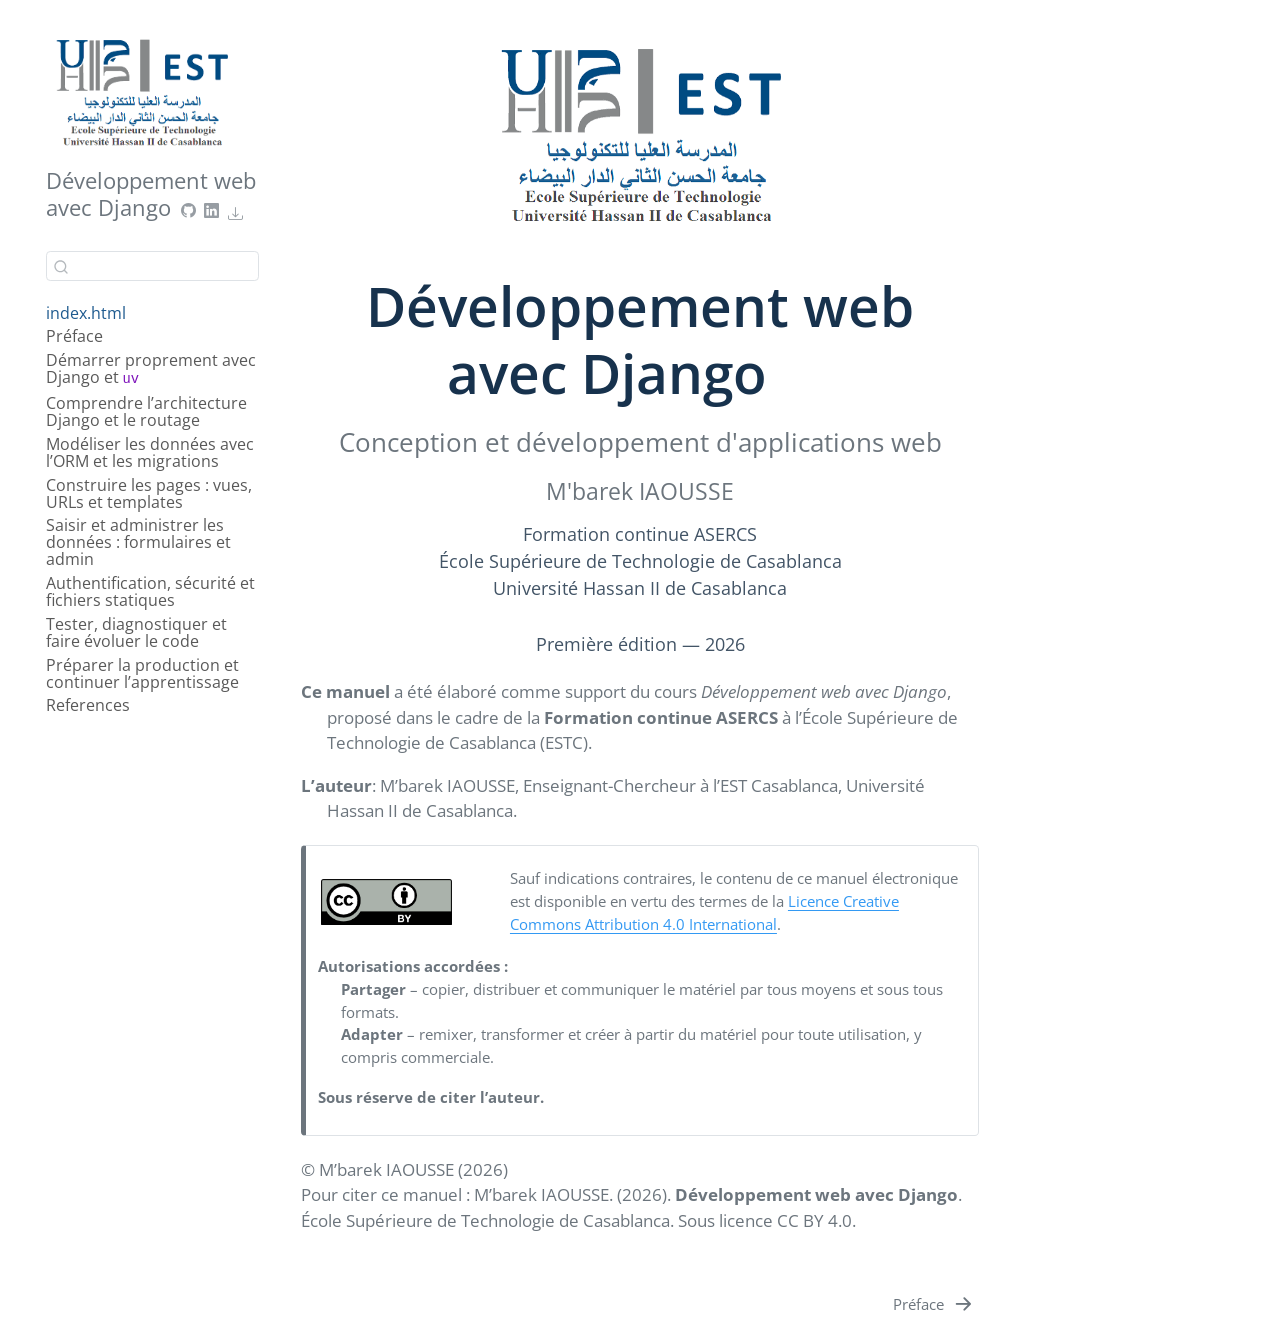
==== docs/index.html @ f5d5e187 "adding pdf, epub, github/linkeden account" ====
<!DOCTYPE html>
<html xmlns="http://www.w3.org/1999/xhtml" lang="fr" xml:lang="fr"><head>

<meta charset="utf-8">
<meta name="generator" content="quarto-1.10.18">

<meta name="viewport" content="width=device-width, initial-scale=1.0, user-scalable=yes">

<meta name="author" content="IAOUSSE M’barek">
<meta name="dcterms.date" content="2026-01-01">

<title>Développement web avec Django</title>
<style>
/* Default styles provided by pandoc.
** See https://pandoc.org/MANUAL.html#variables-for-html for config info.
*/
span.smallcaps{font-variant: small-caps;}
div.columns{display: flex; gap: 1.5em;}
div.column{flex: auto;}
@media screen {
div.columns{gap: min(4vw, 1.5em);}
div.column{overflow-x: auto;}
}
div.hanging-indent{margin-left: 1.5em; text-indent: -1.5em;}
ul.task-list{list-style: none;}
ul.task-list li input[type="checkbox"] {
  width: 0.8em;
  margin: 0 0.8em 0.2em -1em; /* quarto-specific, see https://github.com/quarto-dev/quarto-cli/issues/4556 */ 
  vertical-align: middle;
}
</style>


<script src="site_libs/quarto-nav/quarto-nav.js"></script>
<script src="site_libs/quarto-nav/headroom.min.js"></script>
<script src="site_libs/clipboard/clipboard.min.js"></script>
<script src="site_libs/quarto-search/autocomplete.umd.js"></script>
<script src="site_libs/quarto-search/fuse.min.js"></script>
<script src="site_libs/quarto-search/quarto-search.js"></script>
<meta name="quarto:offset" content="./">
<link href="./preface.html" rel="next">
<script src="site_libs/quarto-html/quarto.js" type="module"></script>
<script src="site_libs/quarto-html/tabsets/tabsets.js" type="module"></script>
<script src="site_libs/quarto-html/popper.min.js"></script>
<script src="site_libs/quarto-html/tippy.umd.min.js"></script>
<script src="site_libs/quarto-html/anchor.min.js"></script>
<link href="site_libs/quarto-html/tippy.css" rel="stylesheet">
<link href="site_libs/quarto-html/quarto-syntax-highlighting-64a204ab8560d761af7679ceaba22944.css" rel="stylesheet" id="quarto-text-highlighting-styles">
<script src="site_libs/bootstrap/bootstrap.min.js"></script>
<link href="site_libs/bootstrap/bootstrap-icons.css" rel="stylesheet">
<link href="site_libs/bootstrap/bootstrap-0d9d9a46e068c065468cb3eda7b4f719.min.css" rel="stylesheet" append-hash="true" id="quarto-bootstrap" data-mode="light">
<script id="quarto-search-options" type="application/json">{
  "location": "sidebar",
  "copy-button": false,
  "collapse-after": 3,
  "panel-placement": "start",
  "type": "textbox",
  "limit": 50,
  "keyboard-shortcut": [
    "f",
    "/",
    "s"
  ],
  "show-item-context": false,
  "language": {
    "search-no-results-text": "Pas de résultats",
    "search-matching-documents-text": "documents trouvés",
    "search-copy-link-title": "Copier le lien vers la recherche",
    "search-hide-matches-text": "Cacher les correspondances additionnelles",
    "search-more-match-text": "correspondance de plus dans ce document",
    "search-more-matches-text": "correspondances de plus dans ce document",
    "search-clear-button-title": "Effacer",
    "search-text-placeholder": "",
    "search-detached-cancel-button-title": "Annuler",
    "search-submit-button-title": "Envoyer",
    "search-label": "Recherche"
  }
}</script>
<style>html{ scroll-behavior: smooth; }</style>


<link rel="stylesheet" href="styles.css">
</head>

<body class="nav-sidebar floating quarto-light">

<div id="quarto-search-results"></div>
  <header id="quarto-header" class="headroom fixed-top quarto-banner">
  <nav class="quarto-secondary-nav">
    <div class="container-fluid d-flex">
      <button type="button" class="quarto-btn-toggle btn" data-bs-toggle="collapse" role="button" data-bs-target=".quarto-sidebar-collapse-item" aria-controls="quarto-sidebar" aria-expanded="false" aria-label="Basculer la barre latérale" onclick="if (window.quartoToggleHeadroom) { window.quartoToggleHeadroom(); }">
        <i class="bi bi-layout-text-sidebar-reverse"></i>
      </button>
        <nav class="quarto-page-breadcrumbs" aria-label="breadcrumb"><ol class="breadcrumb"><li class="breadcrumb-item"><a href="./index.html"><span class="chapter-title">index.html</span></a></li></ol></nav>
        <a class="flex-grow-1" role="navigation" data-bs-toggle="collapse" data-bs-target=".quarto-sidebar-collapse-item" aria-controls="quarto-sidebar" aria-expanded="false" aria-label="Basculer la barre latérale" onclick="if (window.quartoToggleHeadroom) { window.quartoToggleHeadroom(); }">      
        </a>
      <button type="button" class="btn quarto-search-button" aria-label="Recherche" onclick="window.quartoOpenSearch();">
        <i class="bi bi-search"></i>
      </button>
    </div>
  </nav>
</header>
<!-- content -->
<header id="title-block-header" class="quarto-title-block default page-columns page-full">
  <div class="quarto-title-banner page-columns page-full">
    <div class="quarto-title column-body">
      <h1 class="title">Développement web avec Django</h1>
                      </div>
  </div>
    
  
  <div class="quarto-title-meta">

      <div>
      <div class="quarto-title-meta-heading">Auteur</div>
      <div class="quarto-title-meta-contents">
               <p>IAOUSSE M’barek </p>
            </div>
    </div>
      
      <div>
      <div class="quarto-title-meta-heading">Date de publication</div>
      <div class="quarto-title-meta-contents">
        <p class="date">2026</p>
      </div>
    </div>
    
      
    </div>
    
  
  </header><div id="quarto-content" class="quarto-container page-columns page-rows-contents page-layout-article">
<!-- sidebar -->
  <nav id="quarto-sidebar" class="sidebar collapse collapse-horizontal quarto-sidebar-collapse-item sidebar-navigation floating overflow-auto">
    <div class="pt-lg-2 mt-2 text-left sidebar-header sidebar-header-stacked">
      <a href="./index.html" class="sidebar-logo-link">
      <img src="./images/logo_estc.png" alt="" class="sidebar-logo light-content py-0 d-lg-inline d-none">
      <img src="./images/logo_estc.png" alt="" class="sidebar-logo dark-content py-0 d-lg-inline d-none">
      </a>
    <div class="sidebar-title mb-0 py-0">
      <a href="./">Développement web avec Django</a> 
        <div class="sidebar-tools-main tools-wide">
    <a href="https://github.com/iaousse/" title="" class="quarto-navigation-tool px-1" aria-label="GitHub" target="_blank"><i class="bi bi-github"></i></a>
    <a href="https://www.linkedin.com/in/mbarekiaousse" title="" class="quarto-navigation-tool px-1" aria-label="LinkedIn" target="_blank"><i class="bi bi-linkedin"></i></a>
    <div class="dropdown">
      <a href="" title="Download" id="quarto-navigation-tool-dropdown-0" class="quarto-navigation-tool dropdown-toggle px-1" data-bs-toggle="dropdown" aria-expanded="false" role="link" aria-label="Download"><i class="bi bi-download"></i></a>
      <ul class="dropdown-menu" aria-labelledby="quarto-navigation-tool-dropdown-0">
          <li>
            <a class="dropdown-item sidebar-tools-main-item" href="./Développement-web-avec-Django.pdf">
              <i class="bi bi-file-pdf pe-1"></i>
            Download PDF
            </a>
          </li>
          <li>
            <a class="dropdown-item sidebar-tools-main-item" href="./Développement-web-avec-Django.epub">
              <i class="bi bi-journal pe-1"></i>
            Download ePub
            </a>
          </li>
      </ul>
    </div>
</div>
    </div>
      </div>
        <div class="mt-2 flex-shrink-0 align-items-center">
        <div class="sidebar-search">
        <div id="quarto-search" class="" title="Recherche"></div>
        </div>
        </div>
    <div class="sidebar-menu-container"> 
    <ul class="list-unstyled mt-1">
        <li class="sidebar-item">
  <div class="sidebar-item-container"> 
  <a href="./index.html" class="sidebar-item-text sidebar-link active"><span class="chapter-title">index.html</span></a>
  </div>
</li>
        <li class="sidebar-item">
  <div class="sidebar-item-container"> 
  <a href="./preface.html" class="sidebar-item-text sidebar-link"><span class="chapter-title">Préface</span></a>
  </div>
</li>
        <li class="sidebar-item">
  <div class="sidebar-item-container"> 
  <a href="./chapitres/01-demarrer.html" class="sidebar-item-text sidebar-link"><span class="chapter-title">Démarrer proprement avec Django et <code>uv</code></span></a>
  </div>
</li>
        <li class="sidebar-item">
  <div class="sidebar-item-container"> 
  <a href="./chapitres/02-archetecture-routage.html" class="sidebar-item-text sidebar-link"><span class="chapter-title">Comprendre l’architecture Django et le routage</span></a>
  </div>
</li>
        <li class="sidebar-item">
  <div class="sidebar-item-container"> 
  <a href="./chapitres/03-modeles-orm-migrations.html" class="sidebar-item-text sidebar-link"><span class="chapter-title">Modéliser les données avec l’ORM et les migrations</span></a>
  </div>
</li>
        <li class="sidebar-item">
  <div class="sidebar-item-container"> 
  <a href="./chapitres/04-vues-urls-templates.html" class="sidebar-item-text sidebar-link"><span class="chapter-title">Construire les pages : vues, URLs et templates</span></a>
  </div>
</li>
        <li class="sidebar-item">
  <div class="sidebar-item-container"> 
  <a href="./chapitres/05-formulaires-admin.html" class="sidebar-item-text sidebar-link"><span class="chapter-title">Saisir et administrer les données : formulaires et admin</span></a>
  </div>
</li>
        <li class="sidebar-item">
  <div class="sidebar-item-container"> 
  <a href="./chapitres/06-authentification-securites-fichiers.html" class="sidebar-item-text sidebar-link"><span class="chapter-title">Authentification, sécurité et fichiers statiques</span></a>
  </div>
</li>
        <li class="sidebar-item">
  <div class="sidebar-item-container"> 
  <a href="./chapitres/07-tests-debug-qualite.html" class="sidebar-item-text sidebar-link"><span class="chapter-title">Tester, diagnostiquer et faire évoluer le code</span></a>
  </div>
</li>
        <li class="sidebar-item">
  <div class="sidebar-item-container"> 
  <a href="./chapitres/08-production.html" class="sidebar-item-text sidebar-link"><span class="chapter-title">Préparer la production et continuer l’apprentissage</span></a>
  </div>
</li>
        <li class="sidebar-item">
  <div class="sidebar-item-container"> 
  <a href="./references.html" class="sidebar-item-text sidebar-link">
 <span class="menu-text">References</span></a>
  </div>
</li>
    </ul>
    </div>
</nav>
<div id="quarto-sidebar-glass" class="quarto-sidebar-collapse-item" data-bs-toggle="collapse" data-bs-target=".quarto-sidebar-collapse-item"></div>
<!-- margin-sidebar -->
    <div id="quarto-margin-sidebar" class="sidebar margin-sidebar zindex-bottom">
        
    </div>
<!-- main -->
<main class="content quarto-banner-title-block" id="quarto-document-content">





<h1 class="visually-hidden">Développement web avec Django</h1>
<section class="django-cover" aria-label="Couverture de l’ouvrage pédagogique">
  <img class="django-cover-logo" src="images/logo_estc.png" alt="Logo de l'EST Casablanca">
  <p class="django-cover-type">Ouvrage pédagogique</p>
  <h2 class="anchored">Développement web avec Django</h2>
  <p class="django-cover-subtitle">Conception et développement d'applications web</p>
  <p class="django-cover-author">M'barek IAOUSSE</p>
  <p class="django-cover-institution">Formation continue ASERCS<br>École Supérieure de Technologie de Casablanca<br>Université Hassan II de Casablanca</p>
  <p class="django-cover-year">Première édition — 2026</p>
</section>
<section class="django-cover-qr-page django-cover-qr-page-html" aria-label="Accès à la version en ligne">
<h2 class="anchored">
Version en ligne
</h2>
<img src="images/qrcode.png" alt="Code QR pour accéder à la version en ligne">
<p>
Scannez ce code pour accéder à la version en ligne.
</p>
</section>
<div class="hanging-indent">
<p><strong>Ce manuel</strong> a été élaboré comme support du cours <em>Développement web avec Django</em>, proposé dans le cadre de la <strong>Formation continue ASERCS</strong> à l’École Supérieure de Technologie de Casablanca (ESTC).</p>
</div>
<div class="hanging-indent">
<p><strong>L’auteur</strong>: M’barek IAOUSSE, Enseignant-Chercheur à l’EST Casablanca, Université Hassan II de Casablanca.</p>
</div>
<div class="callout callout-style-simple callout-none no-icon">
<div class="callout-body d-flex">
<div class="callout-icon-container">
<i class="callout-icon no-icon"></i>
</div>
<div class="callout-body-container">
<div class="quarto-layout-panel" data-layout="[12,-1,40]">
<div class="quarto-layout-row quarto-layout-valign-center">
<div class="quarto-layout-cell" style="flex-basis: 22.6%;justify-content: center;">
<p><img src="images/CC/by.png" class="img-fluid"></p>
</div>
<div class="quarto-figure-spacer quarto-layout-cell" style="flex-basis: 1.9%;justify-content: flex-start;">
<p>&nbsp;</p>
</div>
<div class="quarto-layout-cell" style="flex-basis: 75.5%;justify-content: flex-start;">
<p>Sauf indications contraires, le contenu de ce manuel électronique est disponible en vertu des termes de la <a href="https://creativecommons.org/licenses/by/4.0/deed.fr">Licence Creative Commons Attribution 4.0 International</a>.</p>
</div>
</div>
</div>
<div class="hanging-indent">
<p><strong>Autorisations accordées :</strong><br>
<strong>Partager</strong> – copier, distribuer et communiquer le matériel par tous moyens et sous tous formats.<br>
<strong>Adapter</strong> – remixer, transformer et créer à partir du matériel pour toute utilisation, y compris commerciale.</p>
</div>
<div class="hanging-indent">
<p><strong>Sous réserve de citer l’auteur.</strong></p>
</div>
</div>
</div>
</div>
<p>© M’barek IAOUSSE (2026)<br>
Pour citer ce manuel : M’barek IAOUSSE. (2026). <strong>Développement web avec Django</strong>. École Supérieure de Technologie de Casablanca. Sous licence CC BY 4.0.</p>



</main> <!-- /main -->
<script id="quarto-html-after-body" type="application/javascript">
  window.document.addEventListener("DOMContentLoaded", function (event) {
    const icon = "";
    const anchorJS = new window.AnchorJS();
    anchorJS.options = {
      placement: 'right',
      icon: icon
    };
    anchorJS.add('.anchored');
    const isCodeAnnotation = (el) => {
      for (const clz of el.classList) {
        if (clz.startsWith('code-annotation-')) {                     
          return true;
        }
      }
      return false;
    }
    const onCopySuccess = function(e) {
      // button target
      const button = e.trigger;
      // don't keep focus
      button.blur();
      // flash "checked"
      button.classList.add('code-copy-button-checked');
      var currentTitle = button.getAttribute("title");
      button.setAttribute("title", "Copié");
      let tooltip;
      if (window.bootstrap) {
        button.setAttribute("data-bs-toggle", "tooltip");
        button.setAttribute("data-bs-placement", "left");
        button.setAttribute("data-bs-title", "Copié");
        tooltip = new bootstrap.Tooltip(button, 
          { trigger: "manual", 
            customClass: "code-copy-button-tooltip",
            offset: [0, -8]});
        tooltip.show();    
      }
      setTimeout(function() {
        if (tooltip) {
          tooltip.hide();
          button.removeAttribute("data-bs-title");
          button.removeAttribute("data-bs-toggle");
          button.removeAttribute("data-bs-placement");
        }
        button.setAttribute("title", currentTitle);
        button.classList.remove('code-copy-button-checked');
      }, 1000);
      // clear code selection
      e.clearSelection();
    }
    const getTextToCopy = function(trigger) {
      const outerScaffold = trigger.parentElement.cloneNode(true);
      const codeEl = outerScaffold.querySelector('code');
      for (const childEl of codeEl.children) {
        if (isCodeAnnotation(childEl)) {
          childEl.remove();
        }
      }
      return codeEl.innerText;
    }
    const clipboard = new window.ClipboardJS('.code-copy-button:not([data-in-quarto-modal])', {
      text: getTextToCopy
    });
    clipboard.on('success', onCopySuccess);
    if (window.document.getElementById('quarto-embedded-source-code-modal')) {
      const clipboardModal = new window.ClipboardJS('.code-copy-button[data-in-quarto-modal]', {
        text: getTextToCopy,
        container: window.document.getElementById('quarto-embedded-source-code-modal')
      });
      clipboardModal.on('success', onCopySuccess);
    }
      var localhostRegex = new RegExp(/^(?:http|https):\/\/localhost\:?[0-9]*\//);
      var mailtoRegex = new RegExp(/^mailto:/);
        var filterRegex = new RegExp('/' + window.location.host + '/');
      var isInternal = (href) => {
          return filterRegex.test(href) || localhostRegex.test(href) || mailtoRegex.test(href);
      }
      // Inspect non-navigation links and adorn them if external
     var links = window.document.querySelectorAll('a[href]:not(.nav-link):not(.navbar-brand):not(.toc-action):not(.sidebar-link):not(.sidebar-item-toggle):not(.pagination-link):not(.no-external):not([aria-hidden]):not(.dropdown-item):not(.quarto-navigation-tool):not(.about-link)');
      for (var i=0; i<links.length; i++) {
        const link = links[i];
        if (!isInternal(link.href)) {
          // undo the damage that might have been done by quarto-nav.js in the case of
          // links that we want to consider external
          if (link.dataset.originalHref !== undefined) {
            link.href = link.dataset.originalHref;
          }
        }
      }
    function tippyHover(el, contentFn, onTriggerFn, onUntriggerFn) {
      const config = {
        allowHTML: true,
        maxWidth: 500,
        delay: 100,
        arrow: false,
        appendTo: function(el) {
            return el.parentElement;
        },
        interactive: true,
        interactiveBorder: 10,
        theme: 'quarto',
        placement: 'bottom-start',
      };
      if (contentFn) {
        config.content = contentFn;
      }
      if (onTriggerFn) {
        config.onTrigger = onTriggerFn;
      }
      if (onUntriggerFn) {
        config.onUntrigger = onUntriggerFn;
      }
      window.tippy(el, config); 
    }
    const noterefs = window.document.querySelectorAll('a[role="doc-noteref"]');
    for (var i=0; i<noterefs.length; i++) {
      const ref = noterefs[i];
      tippyHover(ref, function() {
        // use id or data attribute instead here
        let href = ref.getAttribute('data-footnote-href') || ref.getAttribute('href');
        try { href = new URL(href).hash; } catch {}
        const id = href.replace(/^#\/?/, "");
        const note = window.document.getElementById(id);
        if (note) {
          return note.innerHTML;
        } else {
          return "";
        }
      });
    }
    const xrefs = window.document.querySelectorAll('a.quarto-xref');
    const processXRef = (id, note) => {
      // Strip column container classes
      const stripColumnClz = (el) => {
        el.classList.remove("page-full", "page-columns");
        if (el.children) {
          for (const child of el.children) {
            stripColumnClz(child);
          }
        }
      }
      stripColumnClz(note)
      if (id === null || id.startsWith('sec-')) {
        // Special case sections, only their first couple elements
        const container = document.createElement("div");
        if (note.children && note.children.length > 2) {
          container.appendChild(note.children[0].cloneNode(true));
          for (let i = 1; i < note.children.length; i++) {
            const child = note.children[i];
            if (child.tagName === "P" && child.innerText === "") {
              continue;
            } else {
              container.appendChild(child.cloneNode(true));
              break;
            }
          }
          if (window.Quarto?.typesetMath) {
            window.Quarto.typesetMath(container);
          }
          return container.innerHTML
        } else {
          if (window.Quarto?.typesetMath) {
            window.Quarto.typesetMath(note);
          }
          return note.innerHTML;
        }
      } else {
        // Remove any anchor links if they are present
        const anchorLink = note.querySelector('a.anchorjs-link');
        if (anchorLink) {
          anchorLink.remove();
        }
        if (window.Quarto?.typesetMath) {
          window.Quarto.typesetMath(note);
        }
        if (note.classList.contains("callout")) {
          return note.outerHTML;
        } else {
          return note.innerHTML;
        }
      }
    }
    for (var i=0; i<xrefs.length; i++) {
      const xref = xrefs[i];
      tippyHover(xref, undefined, function(instance) {
        instance.disable();
        let url = xref.getAttribute('href');
        let hash = undefined; 
        if (url.startsWith('#')) {
          hash = url;
        } else {
          try { hash = new URL(url).hash; } catch {}
        }
        if (hash) {
          const id = hash.replace(/^#\/?/, "");
          const note = window.document.getElementById(id);
          if (note !== null) {
            try {
              const html = processXRef(id, note.cloneNode(true));
              instance.setContent(html);
            } finally {
              instance.enable();
              instance.show();
            }
          } else {
            // See if we can fetch this
            fetch(url.split('#')[0])
            .then(res => res.text())
            .then(html => {
              const parser = new DOMParser();
              const htmlDoc = parser.parseFromString(html, "text/html");
              const note = htmlDoc.getElementById(id);
              if (note !== null) {
                const html = processXRef(id, note);
                instance.setContent(html);
              } 
            }).finally(() => {
              instance.enable();
              instance.show();
            });
          }
        } else {
          // See if we can fetch a full url (with no hash to target)
          // This is a special case and we should probably do some content thinning / targeting
          fetch(url)
          .then(res => res.text())
          .then(html => {
            const parser = new DOMParser();
            const htmlDoc = parser.parseFromString(html, "text/html");
            const note = htmlDoc.querySelector('main.content');
            if (note !== null) {
              // This should only happen for chapter cross references
              // (since there is no id in the URL)
              // remove the first header
              if (note.children.length > 0 && note.children[0].tagName === "HEADER") {
                note.children[0].remove();
              }
              const html = processXRef(null, note);
              instance.setContent(html);
            } 
          }).finally(() => {
            instance.enable();
            instance.show();
          });
        }
      }, function(instance) {
      });
    }
        let selectedAnnoteEl;
        const selectorForAnnotation = ( cell, annotation) => {
          let cellAttr = 'data-code-cell="' + cell + '"';
          let lineAttr = 'data-code-annotation="' +  annotation + '"';
          const selector = 'span[' + cellAttr + '][' + lineAttr + ']';
          return selector;
        }
        const selectCodeLines = (annoteEl) => {
          const doc = window.document;
          const targetCell = annoteEl.getAttribute("data-target-cell");
          const targetAnnotation = annoteEl.getAttribute("data-target-annotation");
          const annoteSpan = window.document.querySelector(selectorForAnnotation(targetCell, targetAnnotation));
          const lines = annoteSpan.getAttribute("data-code-lines").split(",");
          const lineIds = lines.map((line) => {
            return targetCell + "-" + line;
          })
          let top = null;
          let height = null;
          let parent = null;
          if (lineIds.length > 0) {
              //compute the position of the single el (top and bottom and make a div)
              const el = window.document.getElementById(lineIds[0]);
              top = el.offsetTop;
              height = el.offsetHeight;
              parent = el.parentElement.parentElement;
            if (lineIds.length > 1) {
              const lastEl = window.document.getElementById(lineIds[lineIds.length - 1]);
              const bottom = lastEl.offsetTop + lastEl.offsetHeight;
              height = bottom - top;
            }
            if (top !== null && height !== null && parent !== null) {
              // cook up a div (if necessary) and position it 
              let div = window.document.getElementById("code-annotation-line-highlight");
              if (div === null) {
                div = window.document.createElement("div");
                div.setAttribute("id", "code-annotation-line-highlight");
                div.style.position = 'absolute';
                parent.appendChild(div);
              }
              div.style.top = top - 2 + "px";
              div.style.height = height + 4 + "px";
              div.style.left = 0;
              let gutterDiv = window.document.getElementById("code-annotation-line-highlight-gutter");
              if (gutterDiv === null) {
                gutterDiv = window.document.createElement("div");
                gutterDiv.setAttribute("id", "code-annotation-line-highlight-gutter");
                gutterDiv.style.position = 'absolute';
                const codeCell = window.document.getElementById(targetCell);
                const gutter = codeCell.querySelector('.code-annotation-gutter');
                gutter.appendChild(gutterDiv);
              }
              gutterDiv.style.top = top - 2 + "px";
              gutterDiv.style.height = height + 4 + "px";
            }
            selectedAnnoteEl = annoteEl;
          }
        };
        const unselectCodeLines = () => {
          const elementsIds = ["code-annotation-line-highlight", "code-annotation-line-highlight-gutter"];
          elementsIds.forEach((elId) => {
            const div = window.document.getElementById(elId);
            if (div) {
              div.remove();
            }
          });
          selectedAnnoteEl = undefined;
        };
          // Handle positioning of the toggle
      window.addEventListener(
        "resize",
        throttle(() => {
          elRect = undefined;
          if (selectedAnnoteEl) {
            selectCodeLines(selectedAnnoteEl);
          }
        }, 10)
      );
      function throttle(fn, ms) {
      let throttle = false;
      let timer;
        return (...args) => {
          if(!throttle) { // first call gets through
              fn.apply(this, args);
              throttle = true;
          } else { // all the others get throttled
              if(timer) clearTimeout(timer); // cancel #2
              timer = setTimeout(() => {
                fn.apply(this, args);
                timer = throttle = false;
              }, ms);
          }
        };
      }
        // Attach click handler to the DT
        const annoteDls = window.document.querySelectorAll('dt[data-target-cell]');
        for (const annoteDlNode of annoteDls) {
          annoteDlNode.addEventListener('click', (event) => {
            const clickedEl = event.target;
            if (clickedEl !== selectedAnnoteEl) {
              unselectCodeLines();
              const activeEl = window.document.querySelector('dt[data-target-cell].code-annotation-active');
              if (activeEl) {
                activeEl.classList.remove('code-annotation-active');
              }
              selectCodeLines(clickedEl);
              clickedEl.classList.add('code-annotation-active');
            } else {
              // Unselect the line
              unselectCodeLines();
              clickedEl.classList.remove('code-annotation-active');
            }
          });
        }
    const findCites = (el) => {
      const parentEl = el.parentElement;
      if (parentEl) {
        const cites = parentEl.dataset.cites;
        if (cites) {
          return {
            el,
            cites: cites.split(' ')
          };
        } else {
          return findCites(el.parentElement)
        }
      } else {
        return undefined;
      }
    };
    var bibliorefs = window.document.querySelectorAll('a[role="doc-biblioref"]');
    for (var i=0; i<bibliorefs.length; i++) {
      const ref = bibliorefs[i];
      const citeInfo = findCites(ref);
      if (citeInfo) {
        tippyHover(citeInfo.el, function() {
          var popup = window.document.createElement('div');
          citeInfo.cites.forEach(function(cite) {
            var citeDiv = window.document.createElement('div');
            citeDiv.classList.add('hanging-indent');
            citeDiv.classList.add('csl-entry');
            var biblioDiv = window.document.getElementById('ref-' + cite);
            if (biblioDiv) {
              citeDiv.innerHTML = biblioDiv.innerHTML;
            }
            popup.appendChild(citeDiv);
          });
          return popup.innerHTML;
        });
      }
    }
  });
  </script>
<nav class="page-navigation">
  <div class="nav-page nav-page-previous">
  </div>
  <div class="nav-page nav-page-next">
      <a href="./preface.html" class="pagination-link" aria-label="Préface">
        <span class="nav-page-text"><span class="chapter-title">Préface</span></span> <i class="bi bi-arrow-right-short"></i>
      </a>
  </div>
</nav>
</div> <!-- /content -->




<script src="site_libs/quarto-html/zenscroll-min.js"></script>
</body></html>
---- docs/site_libs/quarto-html/tippy.css ----
.tippy-box[data-animation=fade][data-state=hidden]{opacity:0}[data-tippy-root]{max-width:calc(100vw - 10px)}.tippy-box{position:relative;background-color:#333;color:#fff;border-radius:4px;font-size:14px;line-height:1.4;white-space:normal;outline:0;transition-property:transform,visibility,opacity}.tippy-box[data-placement^=top]>.tippy-arrow{bottom:0}.tippy-box[data-placement^=top]>.tippy-arrow:before{bottom:-7px;left:0;border-width:8px 8px 0;border-top-color:initial;transform-origin:center top}.tippy-box[data-placement^=bottom]>.tippy-arrow{top:0}.tippy-box[data-placement^=bottom]>.tippy-arrow:before{top:-7px;left:0;border-width:0 8px 8px;border-bottom-color:initial;transform-origin:center bottom}.tippy-box[data-placement^=left]>.tippy-arrow{right:0}.tippy-box[data-placement^=left]>.tippy-arrow:before{border-width:8px 0 8px 8px;border-left-color:initial;right:-7px;transform-origin:center left}.tippy-box[data-placement^=right]>.tippy-arrow{left:0}.tippy-box[data-placement^=right]>.tippy-arrow:before{left:-7px;border-width:8px 8px 8px 0;border-right-color:initial;transform-origin:center right}.tippy-box[data-inertia][data-state=visible]{transition-timing-function:cubic-bezier(.54,1.5,.38,1.11)}.tippy-arrow{width:16px;height:16px;color:#333}.tippy-arrow:before{content:"";position:absolute;border-color:transparent;border-style:solid}.tippy-content{position:relative;padding:5px 9px;z-index:1}
---- docs/site_libs/quarto-html/quarto-syntax-highlighting-64a204ab8560d761af7679ceaba22944.css ----
/* quarto syntax highlight colors */
:root {
  --quarto-hl-ot-color: #003B4F;
  --quarto-hl-at-color: #657422;
  --quarto-hl-ss-color: #20794D;
  --quarto-hl-an-color: #5E5E5E;
  --quarto-hl-fu-color: #4758AB;
  --quarto-hl-st-color: #20794D;
  --quarto-hl-cf-color: #003B4F;
  --quarto-hl-op-color: #5E5E5E;
  --quarto-hl-er-color: #AD0000;
  --quarto-hl-bn-color: #AD0000;
  --quarto-hl-al-color: #AD0000;
  --quarto-hl-va-color: #111111;
  --quarto-hl-bu-color: inherit;
  --quarto-hl-ex-color: inherit;
  --quarto-hl-pp-color: #AD0000;
  --quarto-hl-in-color: #5E5E5E;
  --quarto-hl-vs-color: #20794D;
  --quarto-hl-wa-color: #5E5E5E;
  --quarto-hl-do-color: #5E5E5E;
  --quarto-hl-im-color: #00769E;
  --quarto-hl-ch-color: #20794D;
  --quarto-hl-dt-color: #AD0000;
  --quarto-hl-fl-color: #AD0000;
  --quarto-hl-co-color: #5E5E5E;
  --quarto-hl-cv-color: #5E5E5E;
  --quarto-hl-cn-color: #8f5902;
  --quarto-hl-sc-color: #5E5E5E;
  --quarto-hl-dv-color: #AD0000;
  --quarto-hl-kw-color: #003B4F;
}

/* other quarto variables */
:root {
  --quarto-font-monospace: SFMono-Regular, Menlo, Monaco, Consolas, "Liberation Mono", "Courier New", monospace;
}

/* syntax highlight based on Pandoc's rules */
pre > code.sourceCode > span {
  color: #003B4F;
}

code.sourceCode > span {
  color: #003B4F;
}

div.sourceCode,
div.sourceCode pre.sourceCode {
  color: #003B4F;
}

/* Normal */
code span {
  color: #003B4F;
}

/* Alert */
code span.al {
  color: #AD0000;
  font-style: inherit;
}

/* Annotation */
code span.an {
  color: #5E5E5E;
  font-style: inherit;
}

/* Attribute */
code span.at {
  color: #657422;
  font-style: inherit;
}

/* BaseN */
code span.bn {
  color: #AD0000;
  font-style: inherit;
}

/* BuiltIn */
code span.bu {
  font-style: inherit;
}

/* ControlFlow */
code span.cf {
  color: #003B4F;
  font-weight: bold;
  font-style: inherit;
}

/* Char */
code span.ch {
  color: #20794D;
  font-style: inherit;
}

/* Constant */
code span.cn {
  color: #8f5902;
  font-style: inherit;
}

/* Comment */
code span.co {
  color: #5E5E5E;
  font-style: inherit;
}

/* CommentVar */
code span.cv {
  color: #5E5E5E;
  font-style: italic;
}

/* Documentation */
code span.do {
  color: #5E5E5E;
  font-style: italic;
}

/* DataType */
code span.dt {
  color: #AD0000;
  font-style: inherit;
}

/* DecVal */
code span.dv {
  color: #AD0000;
  font-style: inherit;
}

/* Error */
code span.er {
  color: #AD0000;
  font-style: inherit;
}

/* Extension */
code span.ex {
  font-style: inherit;
}

/* Float */
code span.fl {
  color: #AD0000;
  font-style: inherit;
}

/* Function */
code span.fu {
  color: #4758AB;
  font-style: inherit;
}

/* Import */
code span.im {
  color: #00769E;
  font-style: inherit;
}

/* Information */
code span.in {
  color: #5E5E5E;
  font-style: inherit;
}

/* Keyword */
code span.kw {
  color: #003B4F;
  font-weight: bold;
  font-style: inherit;
}

/* Operator */
code span.op {
  color: #5E5E5E;
  font-style: inherit;
}

/* Other */
code span.ot {
  color: #003B4F;
  font-style: inherit;
}

/* Preprocessor */
code span.pp {
  color: #AD0000;
  font-style: inherit;
}

/* SpecialChar */
code span.sc {
  color: #5E5E5E;
  font-style: inherit;
}

/* SpecialString */
code span.ss {
  color: #20794D;
  font-style: inherit;
}

/* String */
code span.st {
  color: #20794D;
  font-style: inherit;
}

/* Variable */
code span.va {
  color: #111111;
  font-style: inherit;
}

/* VerbatimString */
code span.vs {
  color: #20794D;
  font-style: inherit;
}

/* Warning */
code span.wa {
  color: #5E5E5E;
  font-style: italic;
}

.prevent-inlining {
  content: "</";
}

/*# sourceMappingURL=9d8d5bb603a83b8298b89080a598c93b.css.map */
---- docs/styles.css ----
.django-cover {
  align-items: center;
  display: flex;
  flex-direction: column;
  justify-content: center;
  min-height: 72vh;
  page-break-after: always;
  text-align: center;
}

body:has(.django-cover) #title-block-header {
  display: none;
}

.django-cover-logo {
  margin: 0 auto 2rem;
  max-height: 12rem;
  max-width: min(60vw, 24rem);
  object-fit: contain;
}

.django-cover h2,
.django-cover-qr-page h1 {
  border: 0;
  color: #17324d;
  font-size: clamp(2rem, 5vw, 3.25rem);
  margin: 0 0 0.5rem;
}

.django-cover-type {
  color: #164e82;
  display: none;
  font-size: 1.4rem;
  font-weight: 700;
  margin: 0 0 0.75rem;
}

.django-cover-subtitle {
  font-size: 1.5rem;
  margin-bottom: 0.75rem;
}

.django-cover-author {
  font-size: 1.35rem;
  margin-bottom: 0.75rem;
}

.django-cover-institution,
.django-cover-year {
  color: #425466;
  font-size: 1.05rem;
}

.django-cover-year {
  margin-top: 0.75rem;
}

.django-cover-qr-page {
  align-items: center;
  display: flex;
  flex-direction: column;
  justify-content: center;
  min-height: 90vh;
  page-break-before: always;
  text-align: center;
}

.django-cover-qr-page img {
  height: auto;
  max-width: min(75vw, 28rem);
  width: 100%;
}

.django-cover-qr-page p {
  margin-top: 0.75rem;
}

.django-cover-qr-page-html {
  display: none !important;
}
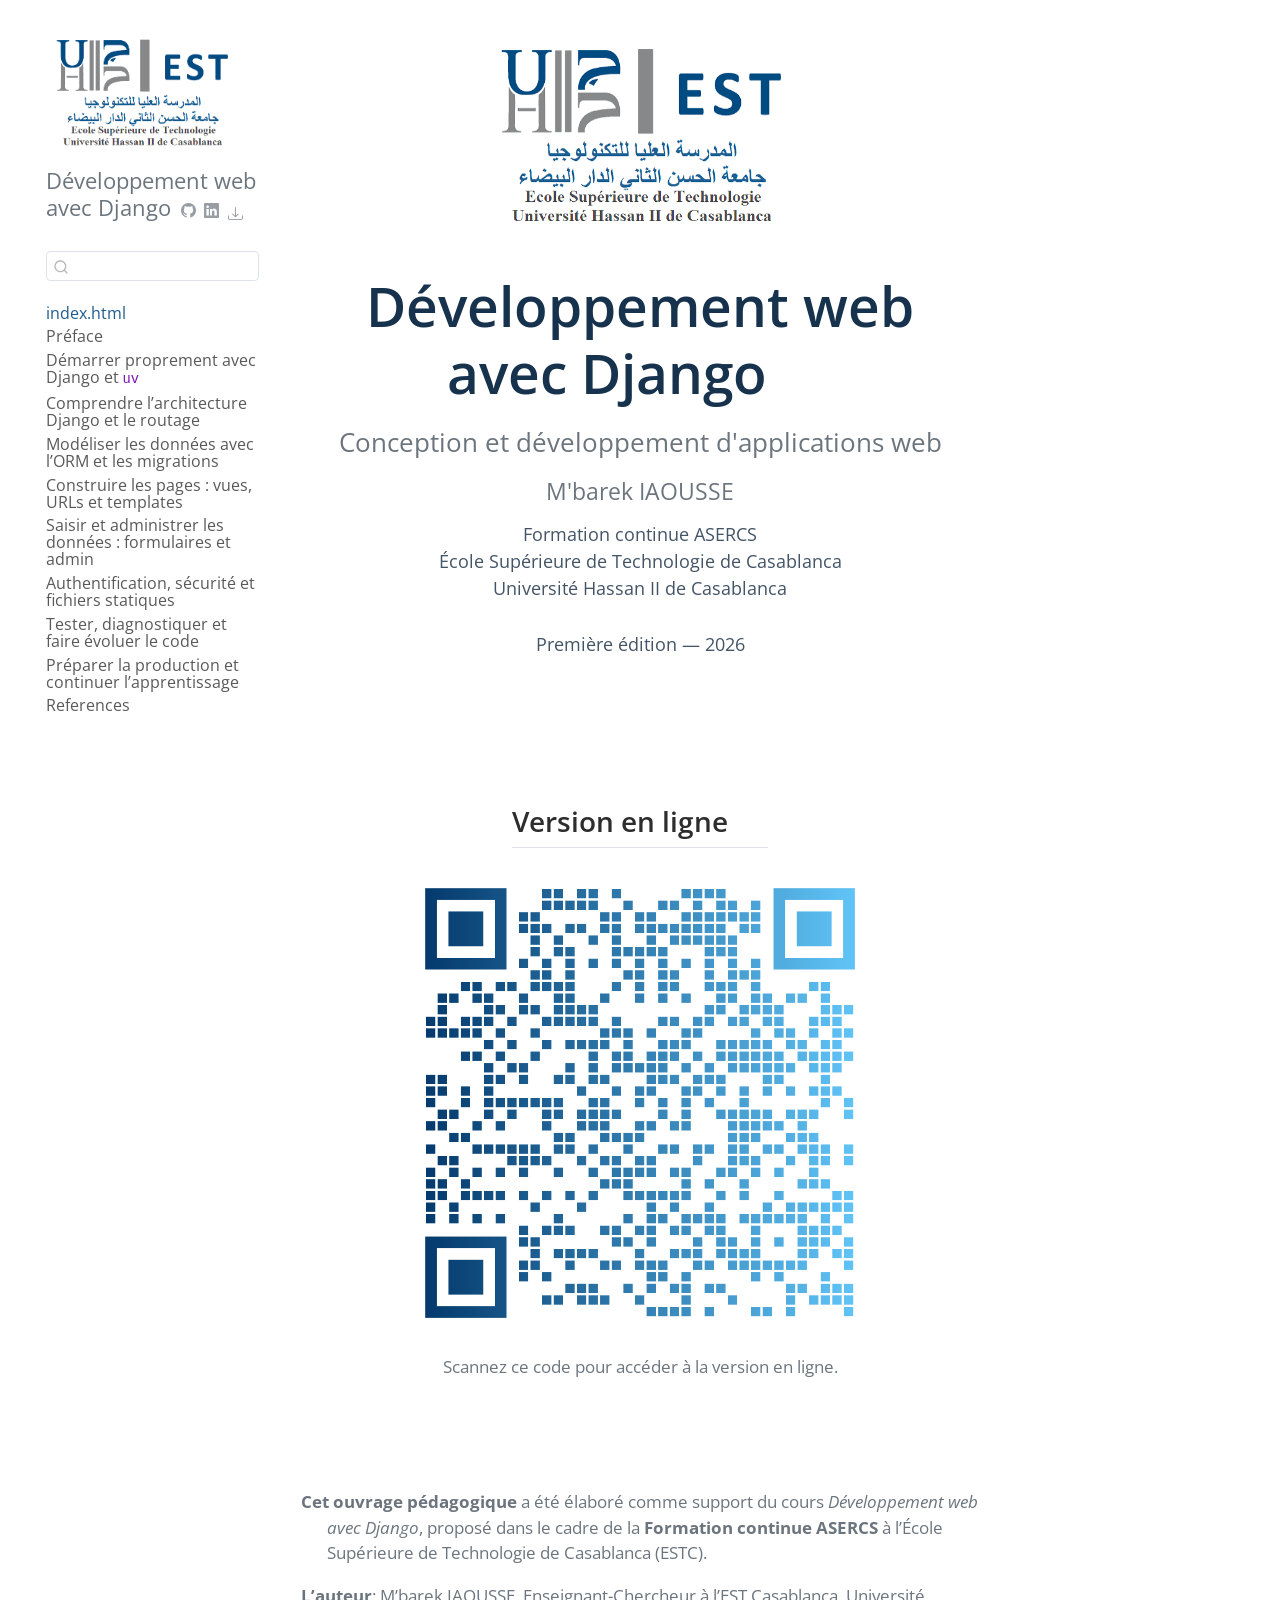
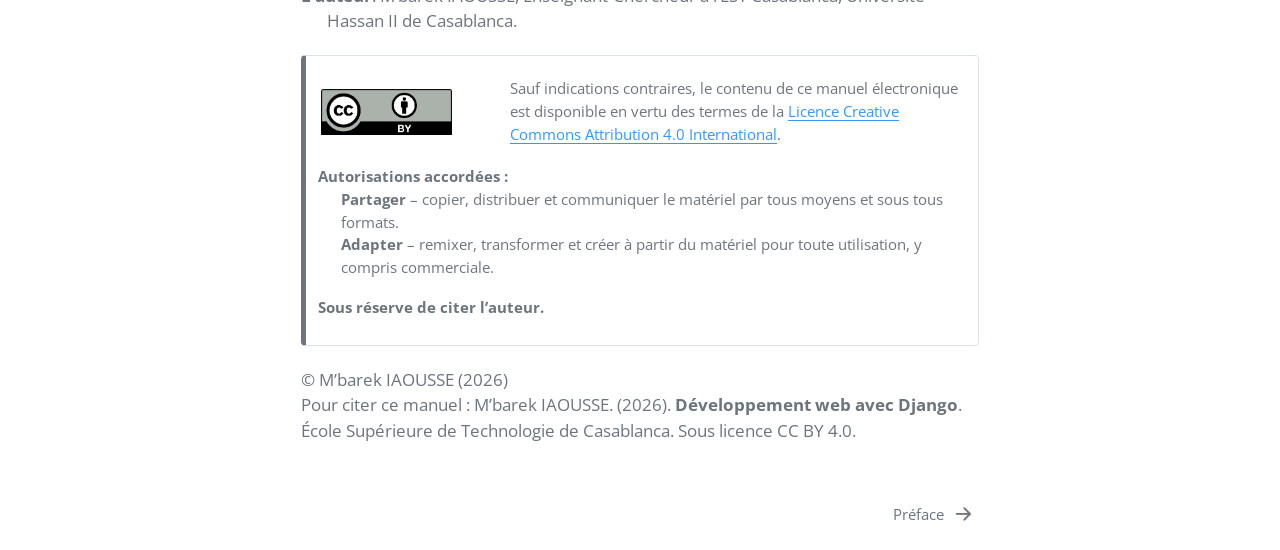
==== commit 9b59b7d2: "commit after getting the tru link in the qrcode, after forgetting to render the quarto" ====
--- a/docs/index.html
+++ b/docs/index.html
@@ -260,7 +260,7 @@
 </p>
 </section>
 <div class="hanging-indent">
-<p><strong>Ce manuel</strong> a été élaboré comme support du cours <em>Développement web avec Django</em>, proposé dans le cadre de la <strong>Formation continue ASERCS</strong> à l’École Supérieure de Technologie de Casablanca (ESTC).</p>
+<p><strong>Cet ouvrage pédagogique</strong> a été élaboré comme support du cours <em>Développement web avec Django</em>, proposé dans le cadre de la <strong>Formation continue ASERCS</strong> à l’École Supérieure de Technologie de Casablanca (ESTC).</p>
 </div>
 <div class="hanging-indent">
 <p><strong>L’auteur</strong>: M’barek IAOUSSE, Enseignant-Chercheur à l’EST Casablanca, Université Hassan II de Casablanca.</p>
--- a/docs/styles.css
+++ b/docs/styles.css
@@ -74,7 +74,3 @@
 .django-cover-qr-page p {
   margin-top: 0.75rem;
 }
-
-.django-cover-qr-page-html {
-  display: none !important;
-}
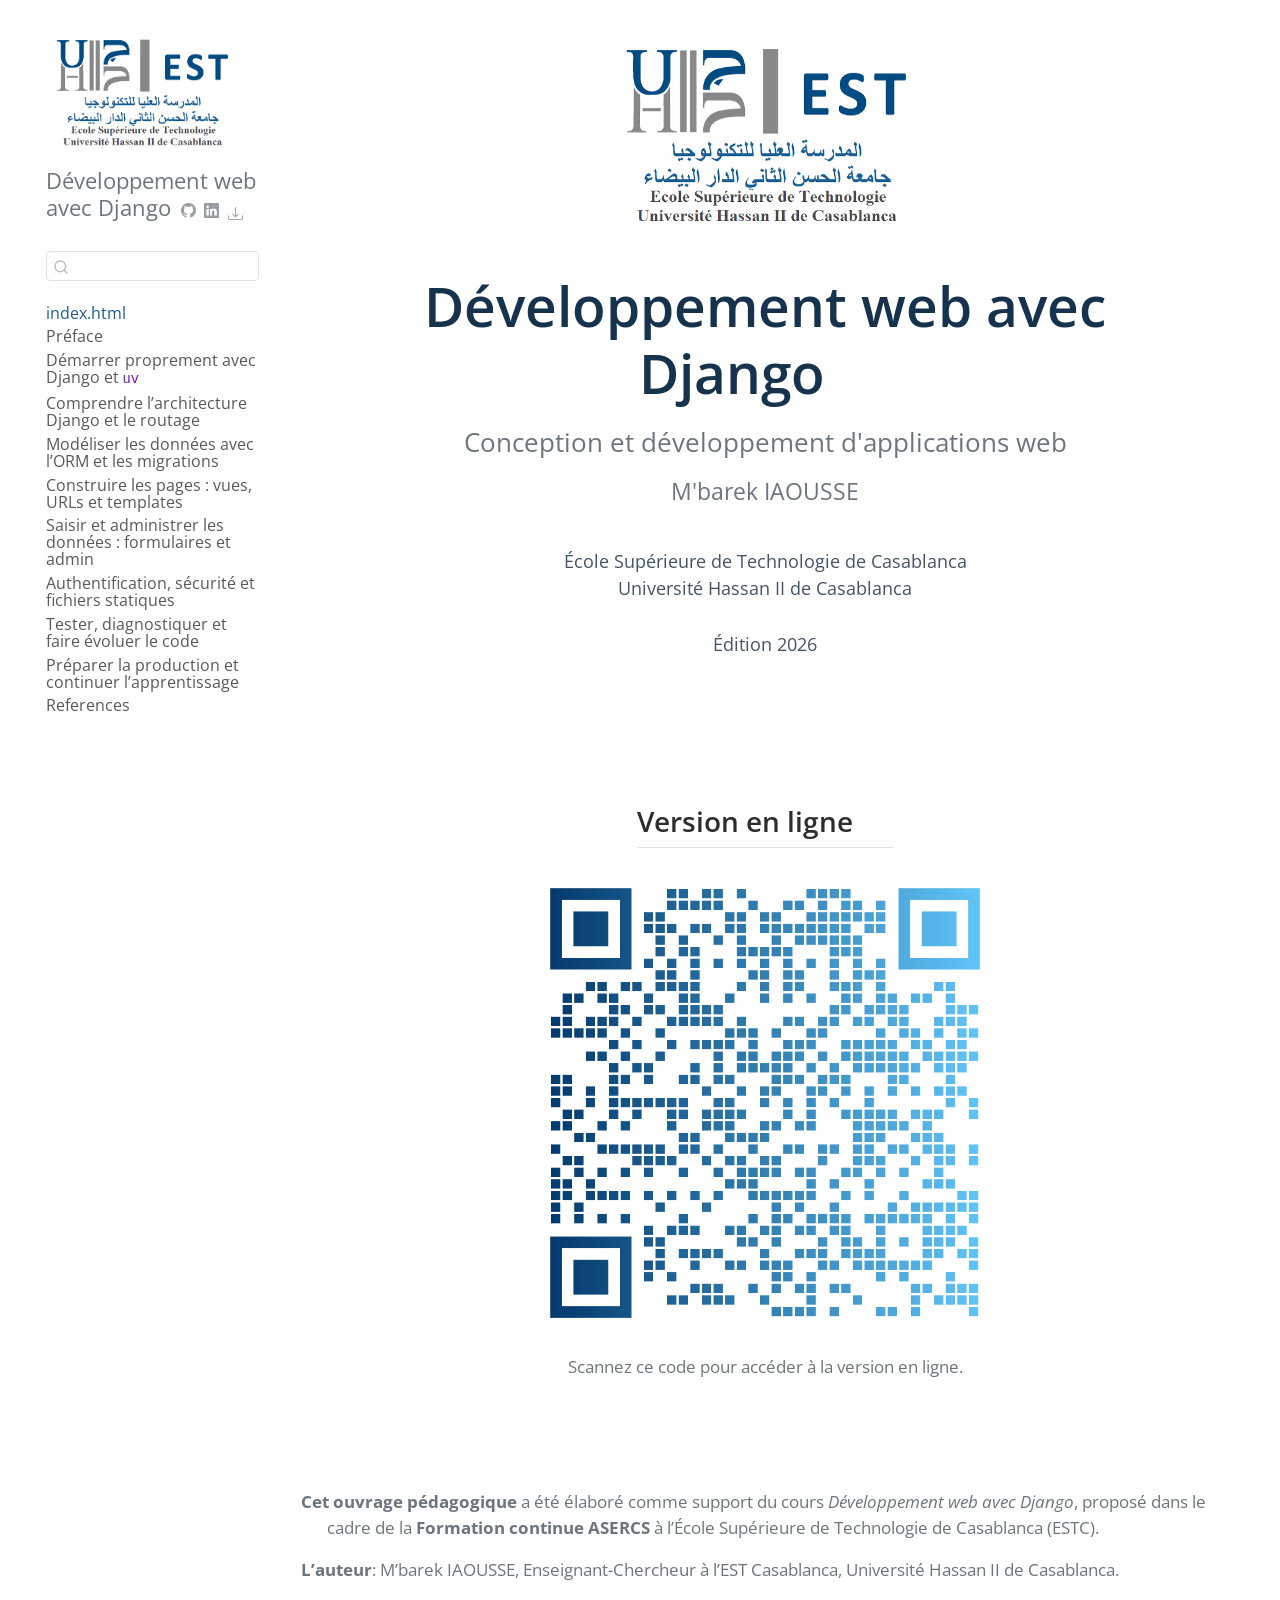
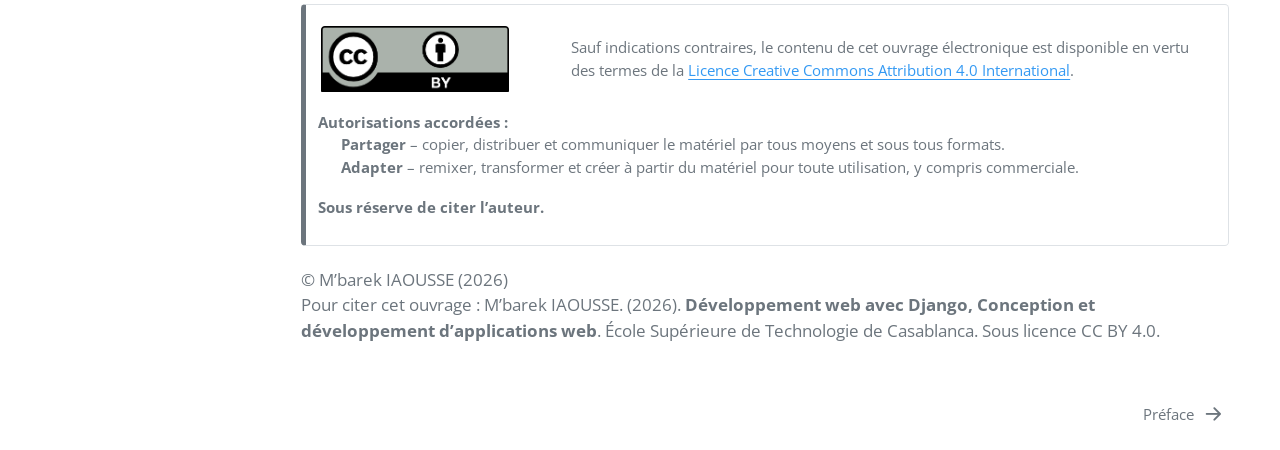
==== commit 4686729c: "mimic the structre of analyse-gi1 in pdf and epub versions" ====
--- a/docs/index.html
+++ b/docs/index.html
@@ -82,7 +82,7 @@
 <link rel="stylesheet" href="styles.css">
 </head>
 
-<body class="nav-sidebar floating quarto-light">
+<body class="nav-sidebar floating fullcontent quarto-light">
 
 <div id="quarto-search-results"></div>
   <header id="quarto-header" class="headroom fixed-top quarto-banner">
@@ -91,7 +91,7 @@
       <button type="button" class="quarto-btn-toggle btn" data-bs-toggle="collapse" role="button" data-bs-target=".quarto-sidebar-collapse-item" aria-controls="quarto-sidebar" aria-expanded="false" aria-label="Basculer la barre latérale" onclick="if (window.quartoToggleHeadroom) { window.quartoToggleHeadroom(); }">
         <i class="bi bi-layout-text-sidebar-reverse"></i>
       </button>
-        <nav class="quarto-page-breadcrumbs" aria-label="breadcrumb"><ol class="breadcrumb"><li class="breadcrumb-item"><a href="./index.html"><span class="chapter-title">index.html</span></a></li></ol></nav>
+        <nav class="quarto-page-breadcrumbs" aria-label="breadcrumb"><ol class="breadcrumb"><li class="breadcrumb-item"><a href="./index.html">index.html</a></li></ol></nav>
         <a class="flex-grow-1" role="navigation" data-bs-toggle="collapse" data-bs-target=".quarto-sidebar-collapse-item" aria-controls="quarto-sidebar" aria-expanded="false" aria-label="Basculer la barre latérale" onclick="if (window.quartoToggleHeadroom) { window.quartoToggleHeadroom(); }">      
         </a>
       <button type="button" class="btn quarto-search-button" aria-label="Recherche" onclick="window.quartoOpenSearch();">
@@ -171,12 +171,14 @@
     <ul class="list-unstyled mt-1">
         <li class="sidebar-item">
   <div class="sidebar-item-container"> 
-  <a href="./index.html" class="sidebar-item-text sidebar-link active"><span class="chapter-title">index.html</span></a>
-  </div>
-</li>
-        <li class="sidebar-item">
-  <div class="sidebar-item-container"> 
-  <a href="./preface.html" class="sidebar-item-text sidebar-link"><span class="chapter-title">Préface</span></a>
+  <a href="./index.html" class="sidebar-item-text sidebar-link active">
+ <span class="menu-text">index.html</span></a>
+  </div>
+</li>
+        <li class="sidebar-item">
+  <div class="sidebar-item-container"> 
+  <a href="./preface.html" class="sidebar-item-text sidebar-link">
+ <span class="menu-text">Préface</span></a>
   </div>
 </li>
         <li class="sidebar-item">
@@ -230,9 +232,7 @@
 </nav>
 <div id="quarto-sidebar-glass" class="quarto-sidebar-collapse-item" data-bs-toggle="collapse" data-bs-target=".quarto-sidebar-collapse-item"></div>
 <!-- margin-sidebar -->
-    <div id="quarto-margin-sidebar" class="sidebar margin-sidebar zindex-bottom">
-        
-    </div>
+    
 <!-- main -->
 <main class="content quarto-banner-title-block" id="quarto-document-content">
 
@@ -247,8 +247,8 @@
   <h2 class="anchored">Développement web avec Django</h2>
   <p class="django-cover-subtitle">Conception et développement d'applications web</p>
   <p class="django-cover-author">M'barek IAOUSSE</p>
-  <p class="django-cover-institution">Formation continue ASERCS<br>École Supérieure de Technologie de Casablanca<br>Université Hassan II de Casablanca</p>
-  <p class="django-cover-year">Première édition — 2026</p>
+  <p class="django-cover-institution"><br>École Supérieure de Technologie de Casablanca<br>Université Hassan II de Casablanca</p>
+  <p class="django-cover-year">Édition  2026</p>
 </section>
 <section class="django-cover-qr-page django-cover-qr-page-html" aria-label="Accès à la version en ligne">
 <h2 class="anchored">
@@ -280,7 +280,7 @@
 <p>&nbsp;</p>
 </div>
 <div class="quarto-layout-cell" style="flex-basis: 75.5%;justify-content: flex-start;">
-<p>Sauf indications contraires, le contenu de ce manuel électronique est disponible en vertu des termes de la <a href="https://creativecommons.org/licenses/by/4.0/deed.fr">Licence Creative Commons Attribution 4.0 International</a>.</p>
+<p>Sauf indications contraires, le contenu de cet ouvrage électronique est disponible en vertu des termes de la <a href="https://creativecommons.org/licenses/by/4.0/deed.fr">Licence Creative Commons Attribution 4.0 International</a>.</p>
 </div>
 </div>
 </div>
@@ -296,7 +296,7 @@
 </div>
 </div>
 <p>© M’barek IAOUSSE (2026)<br>
-Pour citer ce manuel : M’barek IAOUSSE. (2026). <strong>Développement web avec Django</strong>. École Supérieure de Technologie de Casablanca. Sous licence CC BY 4.0.</p>
+Pour citer cet ouvrage : M’barek IAOUSSE. (2026). <strong>Développement web avec Django, Conception et développement d’applications web</strong>. École Supérieure de Technologie de Casablanca. Sous licence CC BY 4.0.</p>
 
 
 
@@ -706,7 +706,7 @@
   </div>
   <div class="nav-page nav-page-next">
       <a href="./preface.html" class="pagination-link" aria-label="Préface">
-        <span class="nav-page-text"><span class="chapter-title">Préface</span></span> <i class="bi bi-arrow-right-short"></i>
+        <span class="nav-page-text">Préface</span> <i class="bi bi-arrow-right-short"></i>
       </a>
   </div>
 </nav>
